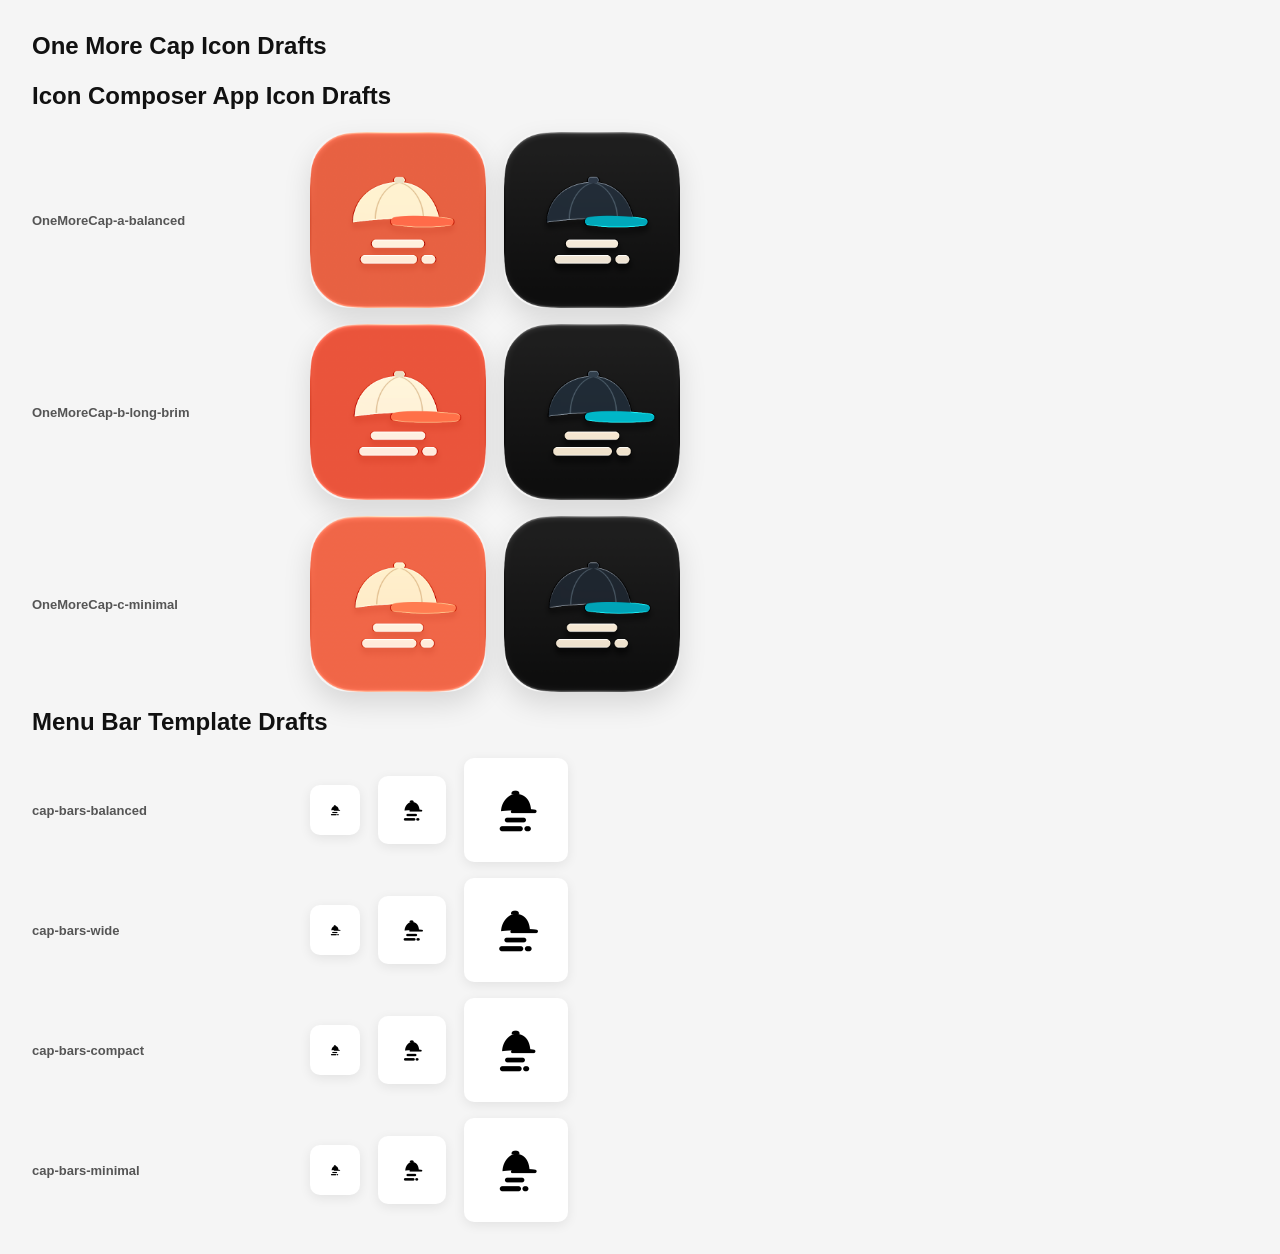
==== design/one-more-cap/index.html @ a876fb1f "Adopt One More Cap branding and icons" ====
<!doctype html>
<html lang="en">
<meta charset="utf-8">
<meta name="viewport" content="width=device-width, initial-scale=1">
<title>One More Cap Icon Drafts</title>
<style>
  body { margin: 32px; font-family: -apple-system, BlinkMacSystemFont, "SF Pro Text", sans-serif; background: #f5f5f5; color: #111; }
  h1 { font-size: 24px; margin: 0 0 22px; }
  h2 { width: 260px; font-size: 13px; font-weight: 600; margin: 0; color: #555; }
  .row, .menu { display: flex; align-items: center; gap: 18px; margin: 16px 0; }
  .row img { width: 176px; height: 176px; border-radius: 40px; box-shadow: 0 12px 28px rgba(0,0,0,.12); }
  .menu img { image-rendering: auto; background: white; padding: 16px; border-radius: 10px; box-shadow: 0 3px 12px rgba(0,0,0,.08); }
</style>
<h1>One More Cap Icon Drafts</h1>
<h1>Icon Composer App Icon Drafts</h1>

      <section class="row">
        <h2>OneMoreCap-a-balanced</h2>
        <img src="previews/app-icons/OneMoreCap-a-balanced-default.png" alt="OneMoreCap-a-balanced default">
        <img src="previews/app-icons/OneMoreCap-a-balanced-dark.png" alt="OneMoreCap-a-balanced dark">
      </section>

      <section class="row">
        <h2>OneMoreCap-b-long-brim</h2>
        <img src="previews/app-icons/OneMoreCap-b-long-brim-default.png" alt="OneMoreCap-b-long-brim default">
        <img src="previews/app-icons/OneMoreCap-b-long-brim-dark.png" alt="OneMoreCap-b-long-brim dark">
      </section>

      <section class="row">
        <h2>OneMoreCap-c-minimal</h2>
        <img src="previews/app-icons/OneMoreCap-c-minimal-default.png" alt="OneMoreCap-c-minimal default">
        <img src="previews/app-icons/OneMoreCap-c-minimal-dark.png" alt="OneMoreCap-c-minimal dark">
      </section>

<h1>Menu Bar Template Drafts</h1>

      <section class="menu">
        <h2>cap-bars-balanced</h2>
        <img src="previews/menu-bar/cap-bars-balanced-18.png" alt="cap-bars-balanced 18">
        <img src="previews/menu-bar/cap-bars-balanced-36.png" alt="cap-bars-balanced 36">
        <img src="previews/menu-bar/cap-bars-balanced-72.png" alt="cap-bars-balanced 72">
      </section>

      <section class="menu">
        <h2>cap-bars-wide</h2>
        <img src="previews/menu-bar/cap-bars-wide-18.png" alt="cap-bars-wide 18">
        <img src="previews/menu-bar/cap-bars-wide-36.png" alt="cap-bars-wide 36">
        <img src="previews/menu-bar/cap-bars-wide-72.png" alt="cap-bars-wide 72">
      </section>

      <section class="menu">
        <h2>cap-bars-compact</h2>
        <img src="previews/menu-bar/cap-bars-compact-18.png" alt="cap-bars-compact 18">
        <img src="previews/menu-bar/cap-bars-compact-36.png" alt="cap-bars-compact 36">
        <img src="previews/menu-bar/cap-bars-compact-72.png" alt="cap-bars-compact 72">
      </section>

      <section class="menu">
        <h2>cap-bars-minimal</h2>
        <img src="previews/menu-bar/cap-bars-minimal-18.png" alt="cap-bars-minimal 18">
        <img src="previews/menu-bar/cap-bars-minimal-36.png" alt="cap-bars-minimal 36">
        <img src="previews/menu-bar/cap-bars-minimal-72.png" alt="cap-bars-minimal 72">
      </section>

</html>
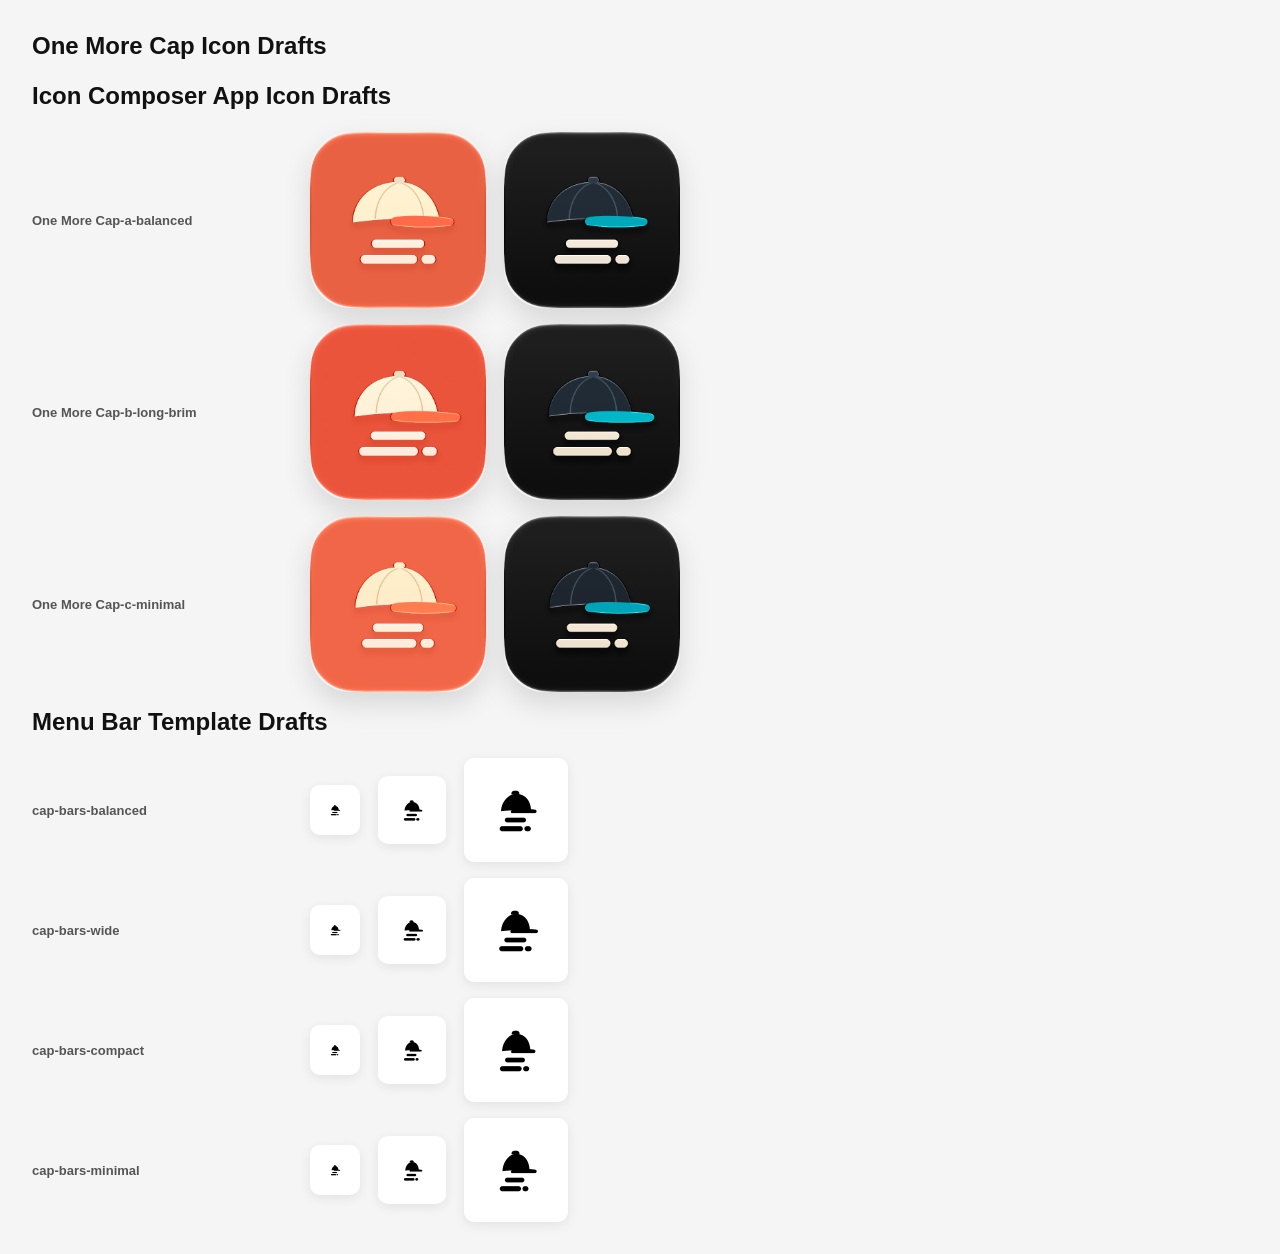
==== commit eac69fe0: "Normalize One More Cap naming" ====
--- a/design/one-more-cap/index.html
+++ b/design/one-more-cap/index.html
@@ -15,21 +15,21 @@
 <h1>Icon Composer App Icon Drafts</h1>
 
       <section class="row">
-        <h2>OneMoreCap-a-balanced</h2>
-        <img src="previews/app-icons/OneMoreCap-a-balanced-default.png" alt="OneMoreCap-a-balanced default">
-        <img src="previews/app-icons/OneMoreCap-a-balanced-dark.png" alt="OneMoreCap-a-balanced dark">
+        <h2>One More Cap-a-balanced</h2>
+        <img src="previews/app-icons/One More Cap-a-balanced-default.png" alt="One More Cap-a-balanced default">
+        <img src="previews/app-icons/One More Cap-a-balanced-dark.png" alt="One More Cap-a-balanced dark">
       </section>
 
       <section class="row">
-        <h2>OneMoreCap-b-long-brim</h2>
-        <img src="previews/app-icons/OneMoreCap-b-long-brim-default.png" alt="OneMoreCap-b-long-brim default">
-        <img src="previews/app-icons/OneMoreCap-b-long-brim-dark.png" alt="OneMoreCap-b-long-brim dark">
+        <h2>One More Cap-b-long-brim</h2>
+        <img src="previews/app-icons/One More Cap-b-long-brim-default.png" alt="One More Cap-b-long-brim default">
+        <img src="previews/app-icons/One More Cap-b-long-brim-dark.png" alt="One More Cap-b-long-brim dark">
       </section>
 
       <section class="row">
-        <h2>OneMoreCap-c-minimal</h2>
-        <img src="previews/app-icons/OneMoreCap-c-minimal-default.png" alt="OneMoreCap-c-minimal default">
-        <img src="previews/app-icons/OneMoreCap-c-minimal-dark.png" alt="OneMoreCap-c-minimal dark">
+        <h2>One More Cap-c-minimal</h2>
+        <img src="previews/app-icons/One More Cap-c-minimal-default.png" alt="One More Cap-c-minimal default">
+        <img src="previews/app-icons/One More Cap-c-minimal-dark.png" alt="One More Cap-c-minimal dark">
       </section>
 
 <h1>Menu Bar Template Drafts</h1>
